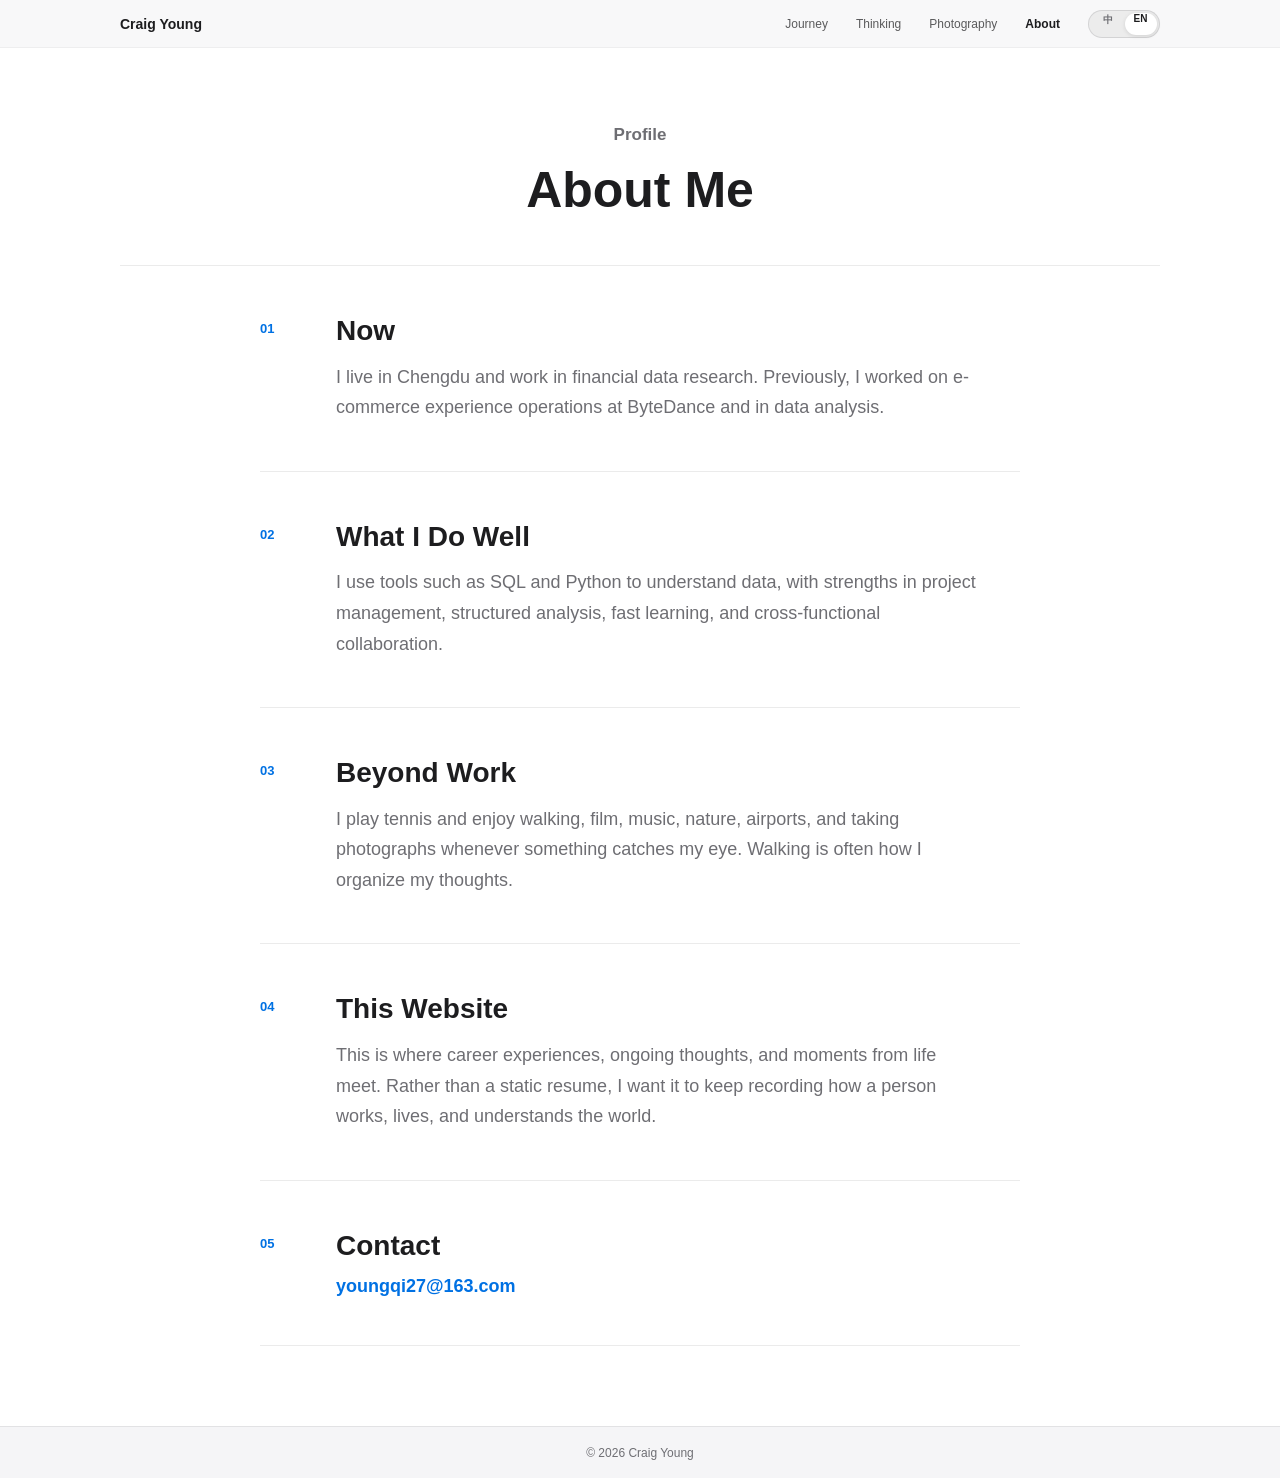
==== about.html @ 4e9439f2 "Add about page and full article dates" ====
<!doctype html>
<html lang="zh-CN">
  <head>
    <meta charset="utf-8">
    <meta name="viewport" content="width=device-width, initial-scale=1">
    <title>读读说明书</title>
    <link rel="stylesheet" href="styles.css?v=20260718-7">
    <script src="language.js?v=20260718-7" defer></script>
  </head>
  <body class="secondary-page about-page">
    <header class="site-header">
      <a class="brand" href="index.html" data-i18n="brandName" data-i18n-aria-label="homeLabel">读读说明书</a>
      <nav class="nav" data-i18n-aria-label="navLabel" aria-label="主导航">
        <a href="experiences.html" data-i18n="navExperiences">旅程</a>
        <a href="thinking.html" data-i18n="navThinking">思考</a>
        <a href="photography.html" data-i18n="navPhotography">摄影</a>
        <a href="about.html" aria-current="page" data-i18n="navAbout">关于</a>
        <button class="language-toggle" type="button" data-language-toggle aria-label="切换至英文">
          <span data-language-option="zh">中</span><span data-language-option="en">EN</span>
        </button>
      </nav>
    </header>

    <main>
      <section class="page-hero about-hero">
        <p class="kicker" data-i18n="aboutKicker">个人档案</p>
        <h1 data-i18n="aboutTitle">关于我</h1>
      </section>

      <div class="about-content">
        <section class="about-section">
          <span>01</span>
          <div>
            <h2 data-i18n="aboutNowTitle">现在</h2>
            <p data-i18n="aboutNowText">目前生活在成都，从事金融数据研究。此前在字节跳动负责电商体验运营，也做过数据分析相关工作。</p>
          </div>
        </section>
        <section class="about-section">
          <span>02</span>
          <div>
            <h2 data-i18n="aboutWorkTitle">擅长的事</h2>
            <p data-i18n="aboutWorkText">使用 SQL、Python 等工具理解数据，也擅长项目管理、结构化分析、快速学习和跨部门协作。</p>
          </div>
        </section>
        <section class="about-section">
          <span>03</span>
          <div>
            <h2 data-i18n="aboutLifeTitle">工作之外</h2>
            <p data-i18n="aboutLifeText">打网球，也喜欢散步、电影、音乐、自然、机场和随时掏出手机拍照。行走通常是我整理思绪的方式。</p>
          </div>
        </section>
        <section class="about-section">
          <span>04</span>
          <div>
            <h2 data-i18n="aboutSiteTitle">这个网站</h2>
            <p data-i18n="aboutSiteText">这里把职业经历、长期思考和生活片段放在一起。比起一份静态简历，我更希望它能持续记录一个人如何工作、如何生活，以及如何理解世界。</p>
          </div>
        </section>
        <section class="about-section about-contact">
          <span>05</span>
          <div>
            <h2 data-i18n="aboutContactTitle">联系</h2>
            <a href="mailto:youngqi27@163.com">youngqi27@163.com</a>
          </div>
        </section>
      </div>
    </main>

    <footer class="site-footer">
      <p data-i18n="footerCopyright">© 2026 读读说明书</p>
    </footer>
  </body>
</html>
---- styles.css ----
:root {
  color-scheme: light;
  --ink: #1d1d1f;
  --muted: #6e6e73;
  --subtle: #f5f5f7;
  --line: rgba(0, 0, 0, 0.08);
  --blue: #0071e3;
  --deep: #08080a;
  --card: #ffffff;
}

* {
  box-sizing: border-box;
}

html {
  scroll-behavior: smooth;
}

body {
  margin: 0;
  color: var(--ink);
  background: var(--subtle);
  font-family: -apple-system, BlinkMacSystemFont, "SF Pro Display", "SF Pro Text", "Segoe UI", sans-serif;
  text-rendering: optimizeLegibility;
}

.home-page {
  display: grid;
  grid-template-rows: 48px minmax(0, 1fr) 52px;
  min-height: 100svh;
}

.home-page .site-header {
  position: relative;
}

.home-main {
  display: grid;
  grid-template-rows: 44% 56%;
  min-height: 0;
}

a {
  color: inherit;
  text-decoration: none;
}

.site-header {
  position: sticky;
  top: 0;
  z-index: 10;
  display: flex;
  align-items: center;
  justify-content: space-between;
  height: 48px;
  padding: 0 max(22px, calc((100vw - 1040px) / 2));
  border-bottom: 1px solid rgba(0, 0, 0, 0.04);
  background: rgba(245, 245, 247, 0.72);
  backdrop-filter: saturate(180%) blur(18px);
}

.brand {
  font-size: 14px;
  font-weight: 600;
}

.nav {
  display: flex;
  align-items: center;
  gap: 28px;
  color: rgba(29, 29, 31, 0.72);
  font-size: 12px;
}

.nav a:hover {
  color: var(--ink);
}

.nav a[aria-current="page"] {
  color: var(--ink);
  font-weight: 600;
}

.language-toggle {
  position: relative;
  display: grid;
  grid-template-columns: repeat(2, 1fr);
  width: 72px;
  min-width: 72px;
  height: 28px;
  padding: 2px;
  border: 1px solid rgba(0, 0, 0, 0.1);
  border-radius: 999px;
  color: var(--muted);
  background: rgba(0, 0, 0, 0.05);
  font: inherit;
  font-size: 10px;
  font-weight: 600;
  cursor: pointer;
}

.language-toggle::before {
  position: absolute;
  top: 2px;
  left: 2px;
  width: 32px;
  height: 22px;
  border-radius: 999px;
  background: #fff;
  box-shadow: 0 1px 4px rgba(0, 0, 0, 0.12);
  content: "";
  transition: transform 180ms ease;
}

.language-toggle[data-language="en"]::before {
  transform: translateX(34px);
}

.language-toggle span {
  position: relative;
  z-index: 1;
  display: grid;
  place-items: center;
  transition: color 180ms ease;
}

.language-toggle[data-language="zh"] [data-language-option="zh"],
.language-toggle[data-language="en"] [data-language-option="en"] {
  color: var(--ink);
}

.language-toggle:focus-visible {
  outline: 2px solid var(--blue);
  outline-offset: 2px;
}

.hero {
  display: grid;
  place-items: center;
  min-height: 78svh;
  padding: 112px 22px 84px;
  text-align: center;
}

.quote-hero {
  min-height: 72svh;
}

.home-page .quote-hero {
  min-height: 0;
  height: 100%;
  padding: 28px 22px 22px;
}

.quote-hero h1 {
  max-width: 920px;
  margin-bottom: 0;
  font-size: clamp(52px, 7vw, 88px);
}

.page-hero {
  width: min(1040px, calc(100% - 44px));
  margin: 0 auto;
  padding: 76px 0 34px;
  text-align: left;
}

.kicker {
  margin: 0 0 16px;
  color: var(--muted);
  font-size: 17px;
  font-weight: 600;
  line-height: 1.35;
}

h1,
h2,
h3,
p {
  margin-top: 0;
}

h1 {
  max-width: 980px;
  margin-bottom: 24px;
  font-size: clamp(48px, 8vw, 96px);
  font-weight: 700;
  line-height: 1.02;
  letter-spacing: 0;
}

.page-hero h1 {
  margin-bottom: 14px;
  font-size: clamp(34px, 4.5vw, 50px);
  line-height: 1.08;
}

.hero-text {
  max-width: 720px;
  margin: 0 auto;
  color: var(--muted);
  font-size: clamp(21px, 3vw, 28px);
  font-weight: 500;
  line-height: 1.45;
}

.page-hero .hero-text {
  max-width: 680px;
  margin: 0;
  font-size: clamp(17px, 2vw, 20px);
  line-height: 1.5;
}

.statement {
  display: grid;
  place-items: center;
  padding: 38px 22px 110px;
}

.statement p {
  max-width: 860px;
  margin: 0;
  color: var(--ink);
  font-size: clamp(28px, 5vw, 56px);
  font-weight: 650;
  line-height: 1.12;
  letter-spacing: 0;
  text-align: center;
}

.product-showcase {
  width: min(1180px, calc(100% - 28px));
  margin: 0 auto;
  padding-bottom: 14px;
}

.home-sections {
  height: 100%;
  padding-bottom: 14px;
}

.home-section-grid {
  display: grid;
  grid-template-columns: repeat(3, minmax(0, 1fr));
  gap: 14px;
  height: 100%;
}

.home-section-grid .product-card {
  min-height: 0;
  height: 100%;
  margin-bottom: 0;
}

.home-section-grid .product-copy {
  align-self: center;
  padding: 28px;
}

.home-section-grid .product-copy h2 {
  display: grid;
  place-items: end center;
  min-height: 1.15em;
  font-size: clamp(32px, 4vw, 48px);
}

.home-section-grid .product-copy p:not(.kicker) {
  display: grid;
  place-items: start center;
  min-height: 3em;
  font-size: clamp(17px, 1.7vw, 21px);
}

.product-card {
  position: relative;
  overflow: hidden;
  display: grid;
  min-height: 620px;
  margin-bottom: 14px;
  border-radius: 0;
  background: var(--card);
}

a.product-card {
  transition: transform 180ms ease, filter 180ms ease;
}

a.product-card:hover {
  transform: translateY(-2px);
  filter: brightness(0.98);
}

.product-card-dark {
  color: #f5f5f7;
  background:
    radial-gradient(circle at 50% 100%, rgba(0, 113, 227, 0.42), transparent 42%),
    linear-gradient(180deg, #141416, #050506);
}

.product-card-dark .kicker,
.product-card-dark p {
  color: rgba(245, 245, 247, 0.74);
}

.product-copy {
  position: relative;
  z-index: 2;
  max-width: 720px;
  margin: 0 auto;
  padding: 74px 28px;
  text-align: center;
}

.product-copy h2,
.story-section h2,
.notes-section h2 {
  margin-bottom: 16px;
  font-size: clamp(42px, 7vw, 76px);
  font-weight: 700;
  line-height: 1.04;
  letter-spacing: 0;
}

.product-copy p:not(.kicker),
.notes-section > p {
  margin-bottom: 0;
  color: var(--muted);
  font-size: clamp(20px, 2.5vw, 26px);
  font-weight: 500;
  line-height: 1.45;
}

.product-visual {
  position: absolute;
  inset: auto 0 58px;
  display: grid;
  place-items: center;
  height: 260px;
}

.product-visual span {
  position: absolute;
  width: min(72vw, 720px);
  height: 160px;
  border: 1px solid rgba(255, 255, 255, 0.16);
  border-radius: 999px;
  transform: rotate(var(--rotate));
}

.product-visual span:nth-child(1) {
  --rotate: 0deg;
}

.product-visual span:nth-child(2) {
  --rotate: 9deg;
  width: min(68vw, 640px);
}

.product-visual span:nth-child(3) {
  --rotate: -9deg;
  width: min(64vw, 580px);
}

.product-grid {
  display: grid;
  grid-template-columns: repeat(2, minmax(0, 1fr));
  gap: 14px;
}

.product-grid .product-card {
  min-height: 560px;
  margin-bottom: 0;
}

.product-card-wide {
  min-height: 460px;
}

.product-card-light {
  background:
    linear-gradient(180deg, #ffffff, #f1f2f5);
}

.product-card-blue {
  color: #f5f5f7;
  background:
    linear-gradient(180deg, rgba(0, 113, 227, 0.94), #0b2c5f);
}

.product-card-blue .kicker,
.product-card-blue p {
  color: rgba(245, 245, 247, 0.78);
}

.story-section {
  width: min(1040px, calc(100% - 44px));
  margin: 0 auto;
  padding: 128px 0 116px;
  text-align: center;
}

.story-section h2 {
  max-width: 760px;
  margin-right: auto;
  margin-left: auto;
}

.story-list {
  display: grid;
  grid-template-columns: repeat(5, minmax(0, 1fr));
  gap: 1px;
  margin-top: 52px;
  overflow: hidden;
  border: 1px solid var(--line);
  background: var(--line);
}

.story-list article {
  min-height: 260px;
  padding: 28px 20px;
  background: #fff;
  text-align: left;
}

.story-list span {
  display: block;
  margin-bottom: 82px;
  color: var(--blue);
  font-size: 13px;
  font-weight: 700;
}

.story-list h3 {
  margin-bottom: 10px;
  font-size: 24px;
  line-height: 1.12;
}

.story-list p {
  margin: 0;
  color: var(--muted);
  font-size: 15px;
  line-height: 1.5;
}

.notes-section {
  display: grid;
  grid-template-columns: 0.95fr 1fr;
  align-items: end;
  gap: 48px;
  width: min(1040px, calc(100% - 44px));
  margin: 0 auto 14px;
  padding: 82px 56px;
  background: #fff;
}

.secondary-page {
  background: #fff;
}

.secondary-page .page-hero {
  border-bottom: 1px solid var(--line);
}

.experiences-page .page-hero,
.thinking-page .page-hero,
.detail-page .page-hero {
  display: grid;
  justify-items: center;
  text-align: center;
}

.experiences-page .page-hero .hero-text,
.detail-page .page-hero .hero-text {
  margin-right: auto;
  margin-left: auto;
}

.notes-section h2 {
  margin-bottom: 0;
}

.case-board,
.note-board {
  width: min(1040px, calc(100% - 44px));
  margin: 0 auto 14px;
}

.secondary-page .case-board,
.secondary-page .note-board,
.secondary-page .page-story {
  margin-bottom: 72px;
}

.secondary-page .case-board {
  margin-bottom: 0;
}

.experiences-page .case-board {
  width: min(760px, calc(100% - 44px));
}

.secondary-page .note-board article {
  background: var(--subtle);
}

.photography-main {
  display: grid;
  grid-template-rows: auto minmax(520px, 1fr);
  min-height: calc(100svh - 100px);
}

.photography-heading {
  display: grid;
  justify-items: center;
  padding: 32px 22px 24px;
  text-align: center;
}

.photography-heading .kicker {
  margin-bottom: 8px;
  font-size: 14px;
}

.photography-heading h1 {
  margin: 0;
  font-size: clamp(36px, 4vw, 48px);
  line-height: 1;
}

.photo-window {
  position: relative;
  min-height: 520px;
  overflow: hidden;
  border-top: 1px solid var(--line);
  border-bottom: 1px solid var(--line);
  background: #f5f5f7;
  cursor: grab;
  touch-action: none;
}

.photo-window.is-dragging {
  cursor: grabbing;
}

.photo-canvas {
  position: absolute;
  inset: 0;
}

.photo-window-vignette {
  position: absolute;
  inset: 0;
  z-index: 120;
  box-shadow: inset 0 0 100px rgba(29, 29, 31, 0.16);
  pointer-events: none;
}

.photo-tile {
  position: absolute;
  top: 0;
  left: 0;
  width: clamp(150px, 18vw, 260px);
  aspect-ratio: 1.38;
  padding: 0;
  overflow: hidden;
  border: 0;
  border-radius: 6px;
  background-color: #d9d9de;
  background-image: url("assets/photography-demo-atlas.png");
  background-position: var(--atlas-x) var(--atlas-y);
  background-size: 400% 300%;
  box-shadow: 0 14px 38px rgba(29, 29, 31, 0.18);
  cursor: pointer;
  will-change: transform;
}

.photo-tile:hover {
  box-shadow: 0 18px 46px rgba(29, 29, 31, 0.24);
}

.photo-tile:focus-visible {
  outline: 3px solid var(--blue);
  outline-offset: 4px;
}

.photo-dialog {
  width: min(920px, calc(100% - 40px));
  max-width: none;
  padding: 0;
  overflow: visible;
  border: 0;
  border-radius: 6px;
  background: #fff;
  box-shadow: 0 30px 90px rgba(0, 0, 0, 0.32);
}

.photo-dialog::backdrop {
  background: rgba(0, 0, 0, 0.72);
}

.photo-dialog-close {
  position: absolute;
  top: 12px;
  right: 12px;
  z-index: 2;
  display: grid;
  place-items: center;
  width: 34px;
  height: 34px;
  padding: 0;
  border: 0;
  border-radius: 50%;
  color: #fff;
  background: rgba(0, 0, 0, 0.58);
  font-size: 24px;
  line-height: 1;
  cursor: pointer;
}

.photo-dialog-image {
  width: 100%;
  aspect-ratio: 1.55;
  border-radius: 6px 6px 0 0;
  background-color: #d9d9de;
  background-image: url("assets/photography-demo-atlas.png");
  background-position: var(--atlas-x) var(--atlas-y);
  background-size: 400% 300%;
}

.photo-dialog-meta {
  padding: 20px 24px 22px;
}

.photo-dialog-meta .kicker {
  margin-bottom: 4px;
  color: var(--ink);
}

.photo-dialog-meta > p:last-child {
  margin: 0;
  color: var(--muted);
  font-size: 14px;
}

.site-footer {
  display: flex;
  align-items: center;
  justify-content: center;
  min-height: 52px;
  padding: 0 max(22px, calc((100vw - 1040px) / 2));
  border-top: 1px solid var(--line);
  color: var(--muted);
  background: var(--subtle);
  text-align: center;
}

.site-footer p {
  margin: 0;
  font-size: 12px;
  line-height: 1;
}

.case-row {
  position: relative;
  display: grid;
  grid-template-columns: minmax(220px, 0.62fr) 1fr;
  align-items: start;
  gap: 36px;
  min-height: auto;
  margin-bottom: 0;
  padding: 36px 54px 36px 0;
  border-bottom: 1px solid var(--line);
  background: #fff;
}

.experiences-page .case-row {
  grid-template-columns: 1fr;
  gap: 18px;
  padding: 48px 54px;
  text-align: center;
}

.experiences-page .case-row .kicker {
  margin-bottom: 12px;
}

.experiences-page .case-row > p {
  max-width: 620px;
  margin-right: auto;
  margin-left: auto;
}

.case-row::after {
  position: absolute;
  top: 50%;
  right: 4px;
  color: var(--muted);
  font-size: 24px;
  content: "→";
  transform: translateY(-50%);
  transition: color 180ms ease, transform 180ms ease;
}

.case-row:hover::after,
.case-row:focus-visible::after {
  color: var(--blue);
  transform: translate(4px, -50%);
}

.case-row:focus-visible {
  outline: 2px solid var(--blue);
  outline-offset: 4px;
}

.case-row h2,
.note-board h2 {
  margin-bottom: 0;
  font-size: clamp(24px, 3vw, 36px);
  font-weight: 650;
  line-height: 1.16;
  letter-spacing: 0;
}

.case-row > p {
  margin: 0;
  color: var(--muted);
  font-size: 17px;
  font-weight: 450;
  line-height: 1.6;
}

.journey-explorer {
  margin: 0 auto 48px;
  overflow: hidden;
}

.timeline-node:focus-visible,
.timeline-viewport:focus-visible {
  outline: 2px solid var(--blue);
  outline-offset: 3px;
}

.timeline-viewport {
  position: relative;
  overflow-x: auto;
  overflow-y: hidden;
  width: min(920px, calc(100% - 44px));
  height: 96px;
  margin: 0 auto;
  scrollbar-width: none;
  overscroll-behavior-x: contain;
}

.timeline-viewport::-webkit-scrollbar {
  display: none;
}

.timeline-track {
  position: relative;
  display: flex;
  width: 100%;
  min-width: 100%;
  height: 88px;
}

.timeline-track::before,
.timeline-progress {
  position: absolute;
  top: 47px;
  height: 1px;
  pointer-events: none;
}

.timeline-track::before {
  right: var(--timeline-edge, calc(100% / 12));
  left: var(--timeline-edge, calc(100% / 12));
  content: "";
  background: rgba(29, 29, 31, 0.18);
}

.timeline-progress {
  left: var(--progress-start, 0);
  width: var(--progress-width, 0);
  background: var(--blue);
  transition: width 420ms cubic-bezier(0.22, 1, 0.36, 1), left 420ms cubic-bezier(0.22, 1, 0.36, 1);
}

.timeline-node {
  position: relative;
  z-index: 1;
  flex: 1 0 0;
  height: 88px;
  padding: 0;
  border: 0;
  color: var(--muted);
  background: transparent;
  font: inherit;
  cursor: pointer;
  transition: color 220ms ease, transform 220ms ease;
}

.timeline-node:hover {
  color: var(--ink);
  transform: translateY(-2px);
}

.timeline-year {
  position: absolute;
  top: 8px;
  left: 50%;
  font-size: 14px;
  font-weight: 650;
  line-height: 1;
  transform: translateX(-50%);
}

.timeline-dot {
  position: absolute;
  top: 41px;
  left: 50%;
  width: 10px;
  height: 10px;
  border: 2px solid #fff;
  border-radius: 50%;
  background: #fff;
  box-shadow: 0 0 0 1px rgba(29, 29, 31, 0.18);
  transform: translate(-50%, -50%);
  transition: background 220ms ease, box-shadow 220ms ease, transform 220ms ease;
}

.timeline-node.is-selected {
  color: var(--ink);
}

.timeline-node.is-selected .timeline-dot {
  background: var(--blue);
  box-shadow: 0 0 0 6px rgba(0, 113, 227, 0.12), 0 0 22px rgba(0, 113, 227, 0.22);
  transform: translate(-50%, -50%) scale(1.25);
}

.journey-panels {
  width: min(760px, calc(100% - 44px));
  margin: 0 auto;
  border-top: 1px solid var(--line);
}

.journey-panel {
  padding: 34px 0 16px;
  text-align: center;
}

.journey-panel[hidden] {
  display: none;
}

.journey-panel.is-active {
  animation: journey-panel-in 260ms ease both;
}

.journey-panel h2 {
  margin-bottom: 16px;
  font-size: clamp(34px, 5vw, 52px);
  line-height: 1.08;
}

.journey-panel > p:not(.kicker) {
  max-width: 640px;
  margin: 0 auto 26px;
  color: var(--muted);
  font-size: clamp(18px, 2vw, 21px);
  line-height: 1.6;
}

.journey-panel a,
.journey-status {
  color: var(--blue);
  font-size: 14px;
  font-weight: 600;
}

.journey-status {
  color: var(--muted);
}

@keyframes journey-panel-in {
  from {
    opacity: 0;
    transform: translateY(8px);
  }
  to {
    opacity: 1;
    transform: translateY(0);
  }
}

.article-reader {
  width: min(760px, calc(100% - 44px));
  margin: 0 auto;
}

.article-header {
  padding: 52px 0 46px;
  border-bottom: 1px solid var(--line);
}

.article-back {
  display: inline-block;
  margin-bottom: 72px;
  color: var(--blue);
  font-size: 14px;
  font-weight: 600;
}

.article-category,
.article-date {
  color: var(--muted);
  font-size: 14px;
  font-weight: 600;
}

.article-category {
  margin-bottom: 16px;
}

.article-header h1 {
  max-width: 760px;
  margin-bottom: 22px;
  font-size: clamp(42px, 6vw, 68px);
  line-height: 1.08;
}

.article-dek {
  max-width: 700px;
  margin-bottom: 24px;
  color: var(--muted);
  font-size: clamp(19px, 2.2vw, 23px);
  line-height: 1.55;
}

.article-body {
  padding: 48px 0 96px;
}

.article-body p,
.article-body blockquote {
  font-size: 19px;
  line-height: 1.85;
}

.article-body p {
  margin-bottom: 28px;
}

.article-body h2 {
  margin: 56px 0 20px;
  font-size: 30px;
  line-height: 1.25;
}

.article-body blockquote {
  margin: 46px 0;
  padding: 6px 0 6px 24px;
  border-left: 3px solid var(--blue);
  color: var(--ink);
  font-size: 24px;
  font-weight: 600;
}

.about-page .page-hero {
  display: grid;
  justify-items: center;
  text-align: center;
}

.about-content {
  width: min(760px, calc(100% - 44px));
  margin: 0 auto 80px;
}

.about-section {
  display: grid;
  grid-template-columns: 48px 1fr;
  gap: 28px;
  padding: 48px 0;
  border-bottom: 1px solid var(--line);
}

.about-section > span {
  padding-top: 7px;
  color: var(--blue);
  font-size: 13px;
  font-weight: 700;
}

.about-section h2 {
  margin-bottom: 14px;
  font-size: 28px;
  line-height: 1.2;
}

.about-section p {
  max-width: 640px;
  margin: 0;
  color: var(--muted);
  font-size: 18px;
  line-height: 1.7;
}

.about-contact a {
  color: var(--blue);
  font-size: 18px;
  font-weight: 600;
}

.page-story {
  padding-top: 84px;
  padding-bottom: 0;
  text-align: left;
}

.page-story > .kicker,
.page-story > h2 {
  text-align: left;
}

.page-story > h2 {
  max-width: 720px;
  margin: 0 0 44px;
  font-size: clamp(30px, 4vw, 48px);
  line-height: 1.1;
}

.page-story .story-list {
  grid-template-columns: 1fr;
  gap: 0;
  margin-top: 0;
  border: 0;
  background: transparent;
}

.page-story .story-list article {
  display: grid;
  grid-template-columns: 72px minmax(140px, 0.35fr) 1fr;
  align-items: baseline;
  gap: 24px;
  min-height: 0;
  padding: 28px 0;
  border-bottom: 1px solid var(--line);
}

.page-story .story-list span {
  margin-bottom: 0;
}

.page-story .story-list h3 {
  margin-bottom: 0;
}

.page-story .story-list p {
  font-size: 17px;
}

.note-board {
  display: grid;
  grid-template-columns: repeat(3, minmax(0, 1fr));
  gap: 14px;
}

.note-board article {
  display: flex;
  flex-direction: column;
  justify-content: space-between;
  min-height: 420px;
  padding: 36px;
  background: #fff;
}

.note-board h2 {
  font-size: clamp(24px, 3vw, 34px);
}

.note-link {
  display: block;
  height: 100%;
}

.note-link article {
  height: 100%;
  transition: background 180ms ease, transform 180ms ease;
}

.note-link:hover article {
  background: #fff;
  transform: translateY(-2px);
}

.note-link:focus-visible {
  outline: 2px solid var(--blue);
  outline-offset: 4px;
}

@media (max-width: 900px) {
  .home-section-grid,
  .product-grid,
  .story-list,
  .notes-section,
  .case-row,
  .note-board {
    grid-template-columns: 1fr;
  }

  .home-main {
    grid-template-rows: 34% 66%;
  }

  .home-section-grid {
    grid-template-rows: repeat(3, minmax(0, 1fr));
    gap: 8px;
  }

  .home-section-grid .product-copy {
    padding: 18px 24px;
  }

  .story-list article {
    min-height: 180px;
  }

  .page-story .story-list article {
    grid-template-columns: 56px minmax(120px, 0.4fr) 1fr;
  }

  .story-list span {
    margin-bottom: 44px;
  }

  .notes-section {
    padding: 64px 28px;
  }

  .case-row {
    padding: 28px 48px 28px 0;
  }

  .experiences-page .case-row {
    padding: 42px 48px;
  }

  .note-board article {
    min-height: 260px;
  }
}

@media (max-width: 640px) {
  .site-header {
    padding: 0 16px;
  }

  .nav {
    gap: 8px;
    font-size: 11px;
  }

  .language-toggle {
    width: 60px;
    min-width: 60px;
    height: 26px;
  }

  .language-toggle::before {
    width: 26px;
    height: 20px;
  }

  .language-toggle[data-language="en"]::before {
    transform: translateX(28px);
  }

  .hero {
    min-height: 70svh;
    padding-top: 86px;
  }

  .quote-hero {
    min-height: 62svh;
  }

  .home-page .quote-hero {
    min-height: 0;
    padding: 18px 20px;
  }

  .quote-hero h1 {
    font-size: 42px;
  }

  .quote-hero h1 span {
    display: block;
  }

  .page-hero {
    width: calc(100% - 40px);
    padding: 58px 0 28px;
  }

  .statement {
    padding-bottom: 72px;
  }

  .product-showcase {
    width: calc(100% - 20px);
  }

  .product-card,
  .product-grid .product-card {
    min-height: 460px;
  }

  .home-section-grid .product-card {
    min-height: 0;
    height: 100%;
  }

  .home-section-grid .product-copy h2 {
    min-height: 1.15em;
    margin-bottom: 10px;
    font-size: 28px;
  }

  .home-section-grid .product-copy p:not(.kicker) {
    min-height: 2.8em;
    font-size: 15px;
    line-height: 1.4;
  }

  .product-copy {
    padding: 54px 22px;
  }

  .product-visual {
    bottom: 36px;
  }

  .story-section,
  .case-board,
  .note-board {
    width: calc(100% - 40px);
  }

  .story-section {
    padding-top: 88px;
    padding-bottom: 80px;
  }

  .story-list article {
    min-height: 154px;
  }

  .case-row {
    gap: 16px;
    padding: 28px 42px 28px 0;
  }

  .experiences-page .case-board {
    width: calc(100% - 40px);
  }

  .experiences-page .case-row {
    padding: 38px 36px;
  }

  .journey-explorer {
    margin-bottom: 36px;
  }

  .timeline-track {
    width: max-content;
    min-width: 100%;
    padding-right: calc(50vw - 56px);
    padding-left: calc(50vw - 56px);
  }

  .timeline-node {
    flex: 0 0 112px;
  }

  .timeline-viewport {
    width: 100%;
  }

  .journey-panels {
    width: calc(100% - 40px);
  }

  .journey-panel {
    padding-top: 30px;
  }

  .photography-main {
    grid-template-rows: auto minmax(500px, 1fr);
  }

  .photography-heading {
    padding: 26px 20px 20px;
  }

  .photography-heading h1 {
    font-size: 36px;
  }

  .photo-window {
    min-height: 500px;
  }

  .photo-window-vignette {
    box-shadow: inset 0 0 56px rgba(29, 29, 31, 0.14);
  }

  .photo-tile {
    width: 150px;
  }

  .photo-dialog {
    width: calc(100% - 28px);
  }

  .photo-dialog-image {
    aspect-ratio: 1.1;
  }

  .article-reader {
    width: calc(100% - 40px);
  }

  .article-header {
    padding: 32px 0 36px;
  }

  .article-back {
    margin-bottom: 52px;
  }

  .article-header h1 {
    font-size: 38px;
  }

  .article-body {
    padding: 36px 0 72px;
  }

  .article-body p {
    font-size: 18px;
    line-height: 1.8;
  }

  .article-body h2 {
    margin-top: 44px;
    font-size: 27px;
  }

  .article-body blockquote {
    margin: 36px 0;
    padding-left: 18px;
    font-size: 21px;
  }

  .about-content {
    width: calc(100% - 40px);
    margin-bottom: 56px;
  }

  .about-section {
    grid-template-columns: 34px 1fr;
    gap: 14px;
    padding: 36px 0;
  }

  .about-section h2 {
    font-size: 25px;
  }

  .about-section p {
    font-size: 17px;
  }

  .page-story {
    padding-top: 18px;
  }

  .page-story .story-list article {
    grid-template-columns: 42px 1fr;
    gap: 8px 14px;
    padding: 24px 0;
  }

  .page-story .story-list p {
    grid-column: 2;
  }

  .note-board {
    gap: 1px;
  }

  .note-board article {
    min-height: 220px;
    padding: 28px;
  }

  .site-footer {
    min-height: 48px;
    padding: 0 20px;
  }
}

@media (prefers-reduced-motion: reduce) {
  .timeline-viewport,
  .timeline-node,
  .timeline-progress,
  .timeline-dot {
    scroll-behavior: auto;
    transition: none;
  }

  .journey-panel.is-active {
    animation: none;
  }
}

@media (max-width: 390px) {
  .brand {
    font-size: 12px;
  }

  .nav {
    gap: 7px;
    font-size: 10px;
  }
}

@media (max-width: 340px) {
  .site-header {
    padding: 0 12px;
  }

  .brand {
    font-size: 11px;
  }

  .nav {
    gap: 5px;
    font-size: 9px;
  }

  .language-toggle {
    width: 60px;
    min-width: 60px;
  }

  .language-toggle::before {
    width: 26px;
  }

  .language-toggle[data-language="en"]::before {
    transform: translateX(28px);
  }
}
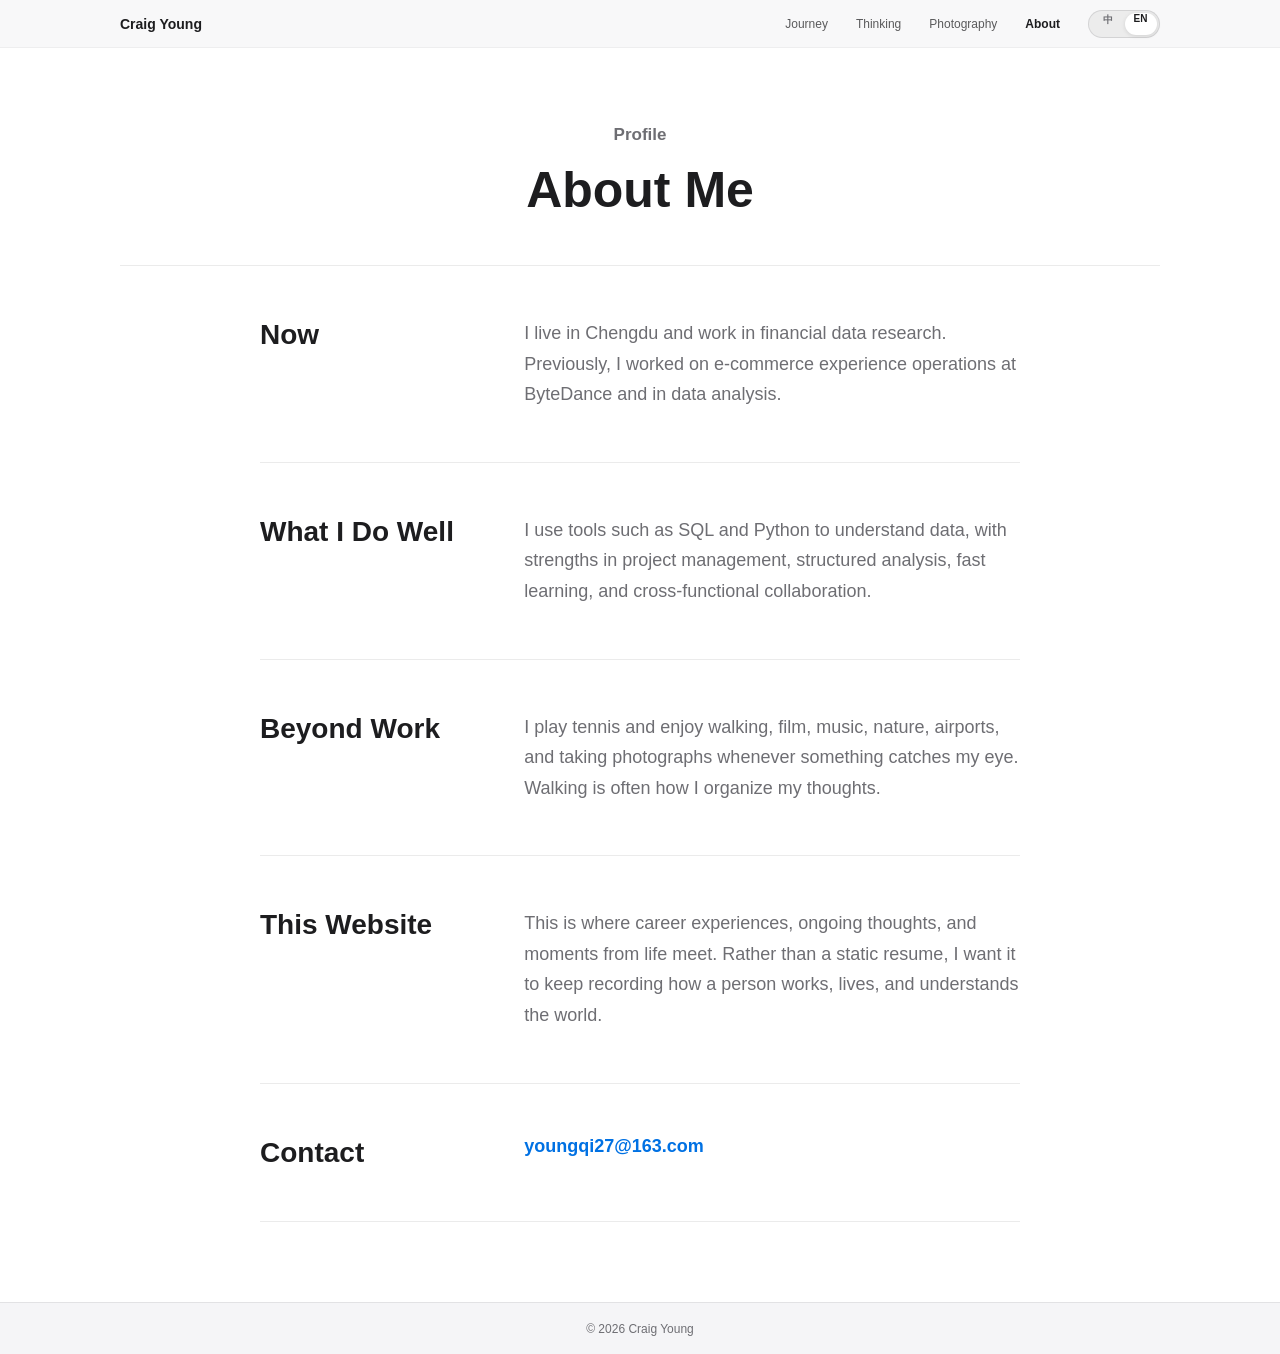
==== commit b8dfbe38: "Migrate articles and refine about page" ====
--- a/about.html
+++ b/about.html
@@ -4,8 +4,8 @@
     <meta charset="utf-8">
     <meta name="viewport" content="width=device-width, initial-scale=1">
     <title>读读说明书</title>
-    <link rel="stylesheet" href="styles.css?v=20260718-7">
-    <script src="language.js?v=20260718-7" defer></script>
+    <link rel="stylesheet" href="styles.css?v=20260718-8">
+    <script src="language.js?v=20260718-8" defer></script>
   </head>
   <body class="secondary-page about-page">
     <header class="site-header">
@@ -29,35 +29,30 @@
 
       <div class="about-content">
         <section class="about-section">
-          <span>01</span>
           <div>
             <h2 data-i18n="aboutNowTitle">现在</h2>
             <p data-i18n="aboutNowText">目前生活在成都，从事金融数据研究。此前在字节跳动负责电商体验运营，也做过数据分析相关工作。</p>
           </div>
         </section>
         <section class="about-section">
-          <span>02</span>
           <div>
             <h2 data-i18n="aboutWorkTitle">擅长的事</h2>
             <p data-i18n="aboutWorkText">使用 SQL、Python 等工具理解数据，也擅长项目管理、结构化分析、快速学习和跨部门协作。</p>
           </div>
         </section>
         <section class="about-section">
-          <span>03</span>
           <div>
             <h2 data-i18n="aboutLifeTitle">工作之外</h2>
             <p data-i18n="aboutLifeText">打网球，也喜欢散步、电影、音乐、自然、机场和随时掏出手机拍照。行走通常是我整理思绪的方式。</p>
           </div>
         </section>
         <section class="about-section">
-          <span>04</span>
           <div>
             <h2 data-i18n="aboutSiteTitle">这个网站</h2>
             <p data-i18n="aboutSiteText">这里把职业经历、长期思考和生活片段放在一起。比起一份静态简历，我更希望它能持续记录一个人如何工作、如何生活，以及如何理解世界。</p>
           </div>
         </section>
         <section class="about-section about-contact">
-          <span>05</span>
           <div>
             <h2 data-i18n="aboutContactTitle">联系</h2>
             <a href="mailto:youngqi27@163.com">youngqi27@163.com</a>
--- a/styles.css
+++ b/styles.css
@@ -485,6 +485,10 @@
 .note-board {
   width: min(1040px, calc(100% - 44px));
   margin: 0 auto 14px;
+}
+
+.thinking-page .note-board {
+  grid-template-columns: repeat(2, minmax(0, 1fr));
 }
 
 .secondary-page .case-board,
@@ -981,21 +985,18 @@
 
 .about-section {
   display: grid;
-  grid-template-columns: 48px 1fr;
-  gap: 28px;
-  padding: 48px 0;
+  grid-template-columns: minmax(180px, 0.42fr) minmax(0, 1fr);
+  gap: 56px;
+  padding: 52px 0;
   border-bottom: 1px solid var(--line);
 }
 
-.about-section > span {
-  padding-top: 7px;
-  color: var(--blue);
-  font-size: 13px;
-  font-weight: 700;
+.about-section > div {
+  display: contents;
 }
 
 .about-section h2 {
-  margin-bottom: 14px;
+  margin: 0;
   font-size: 28px;
   line-height: 1.2;
 }
@@ -1111,6 +1112,10 @@
     grid-template-columns: 1fr;
   }
 
+  .thinking-page .note-board {
+    grid-template-columns: 1fr;
+  }
+
   .home-main {
     grid-template-rows: 34% 66%;
   }
@@ -1372,9 +1377,14 @@
   }
 
   .about-section {
-    grid-template-columns: 34px 1fr;
-    gap: 14px;
+    grid-template-columns: 1fr;
+    gap: 16px;
     padding: 36px 0;
+  }
+
+  .about-section > div {
+    display: grid;
+    gap: 16px;
   }
 
   .about-section h2 {
